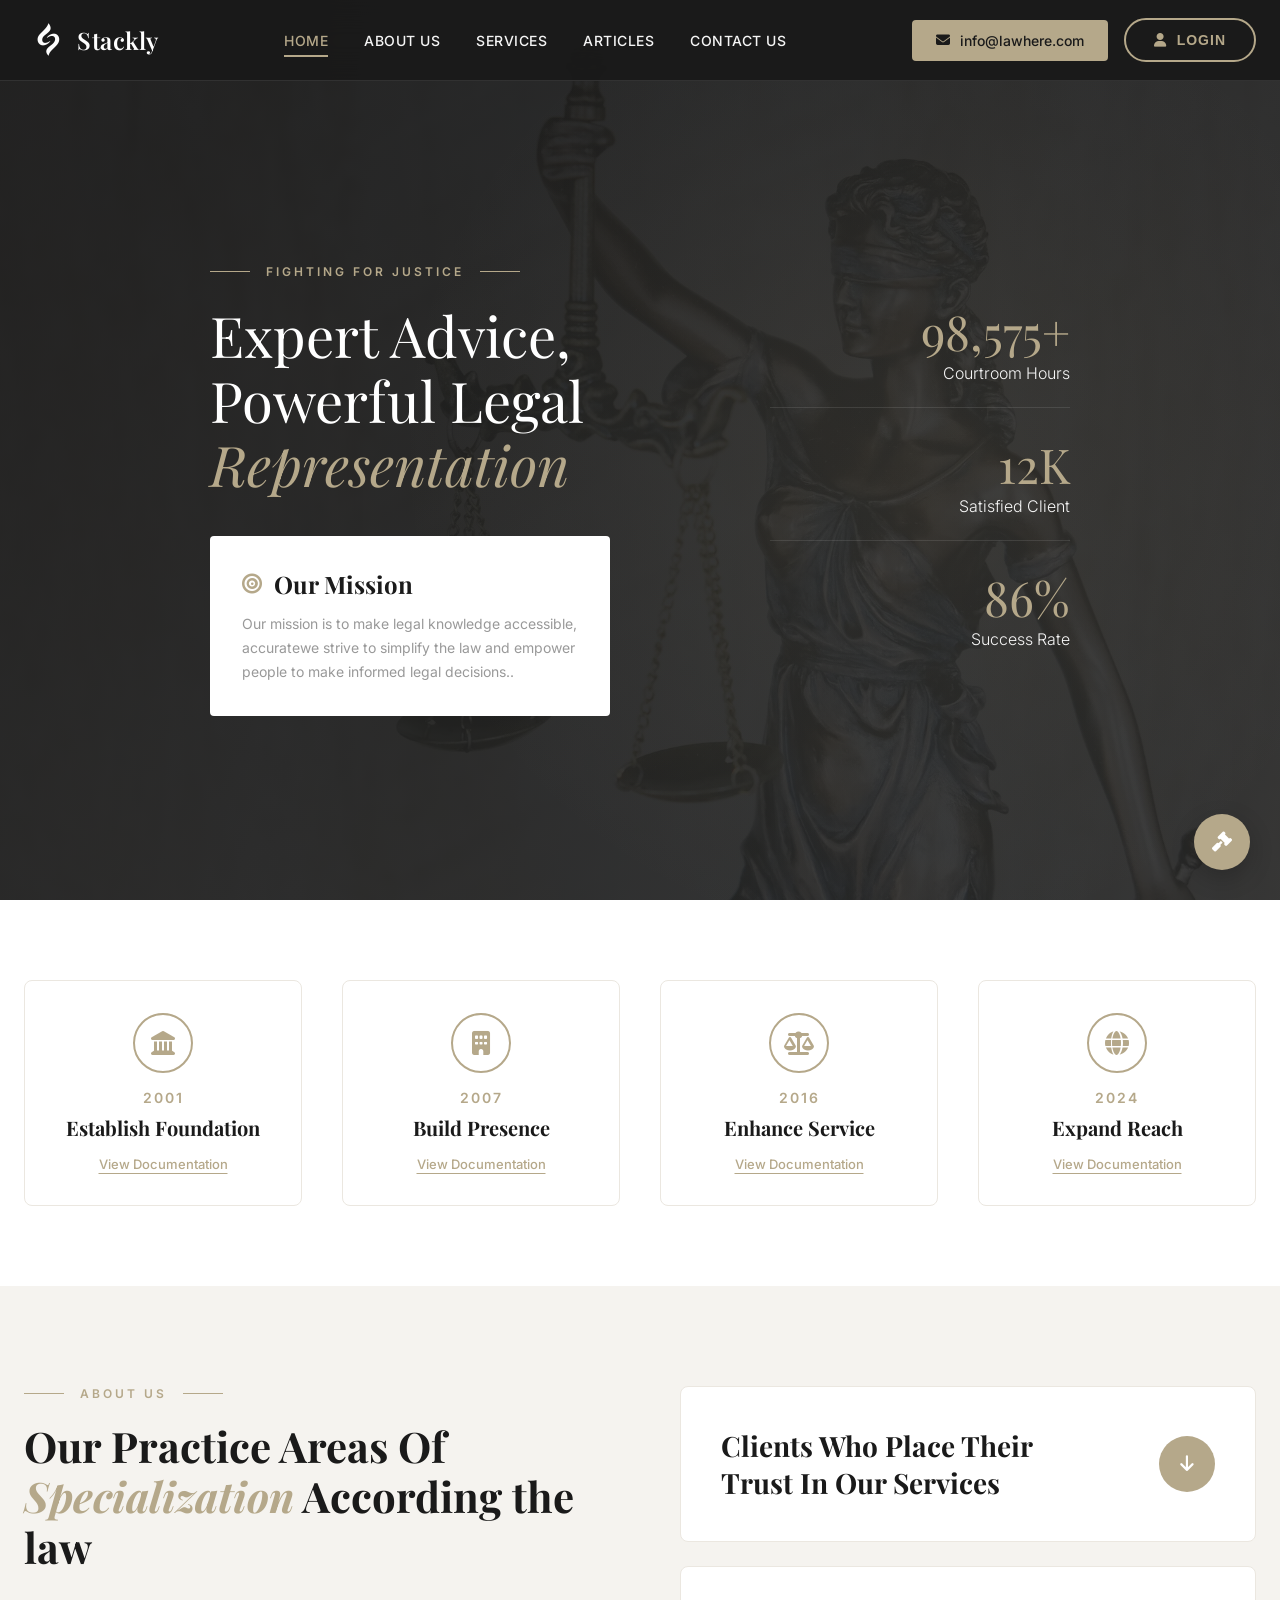
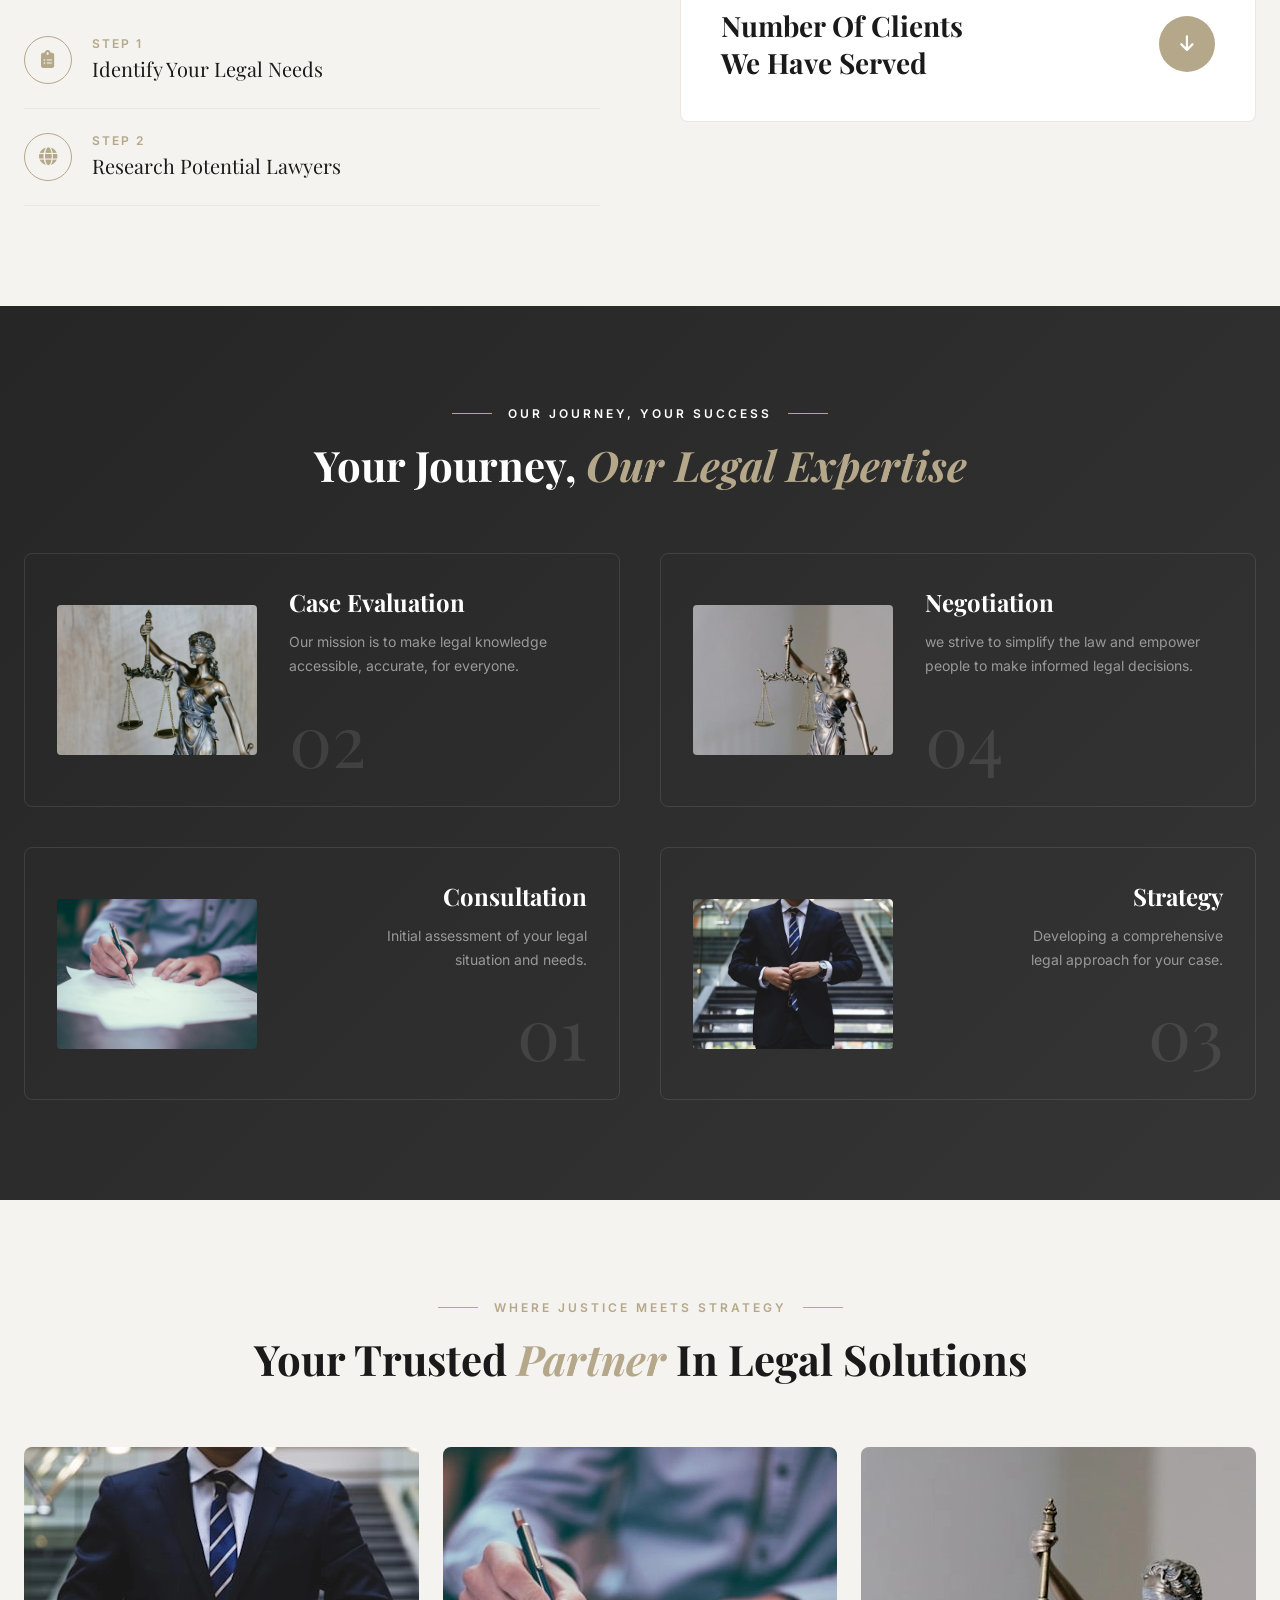
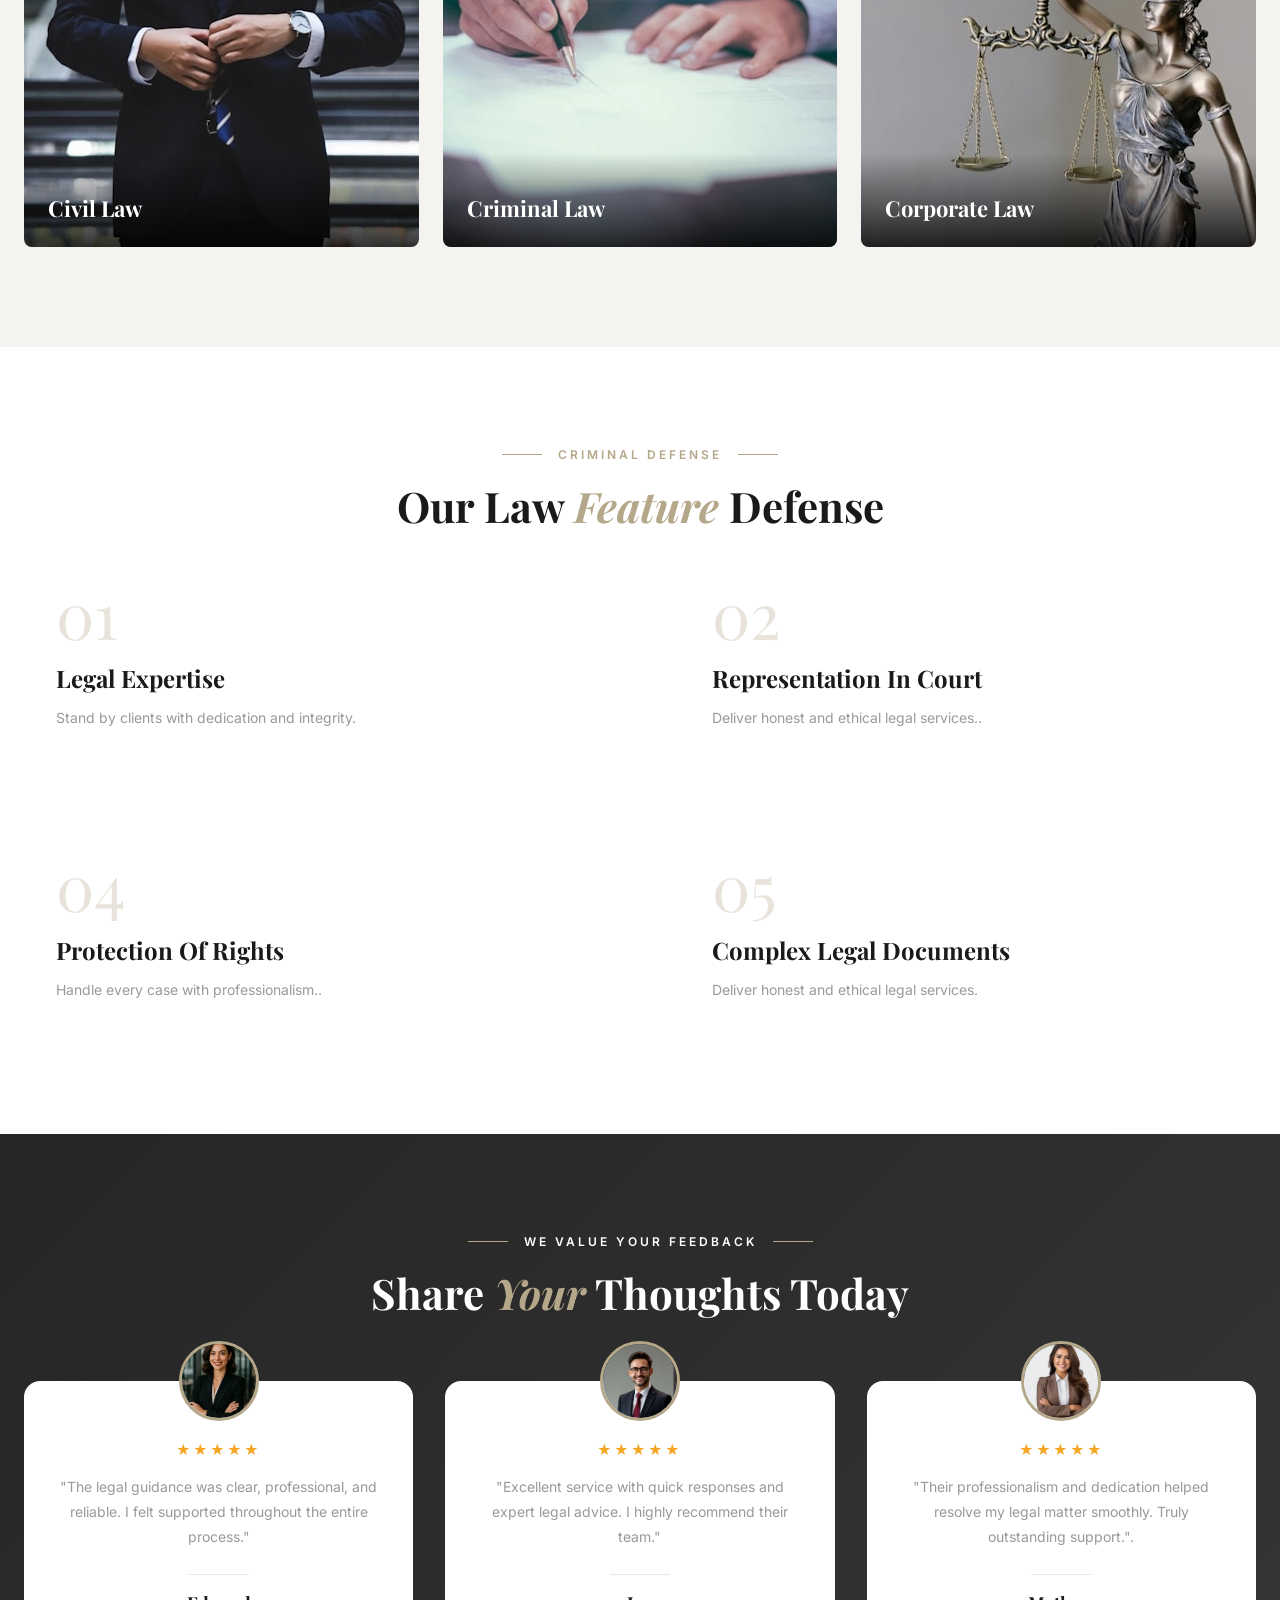
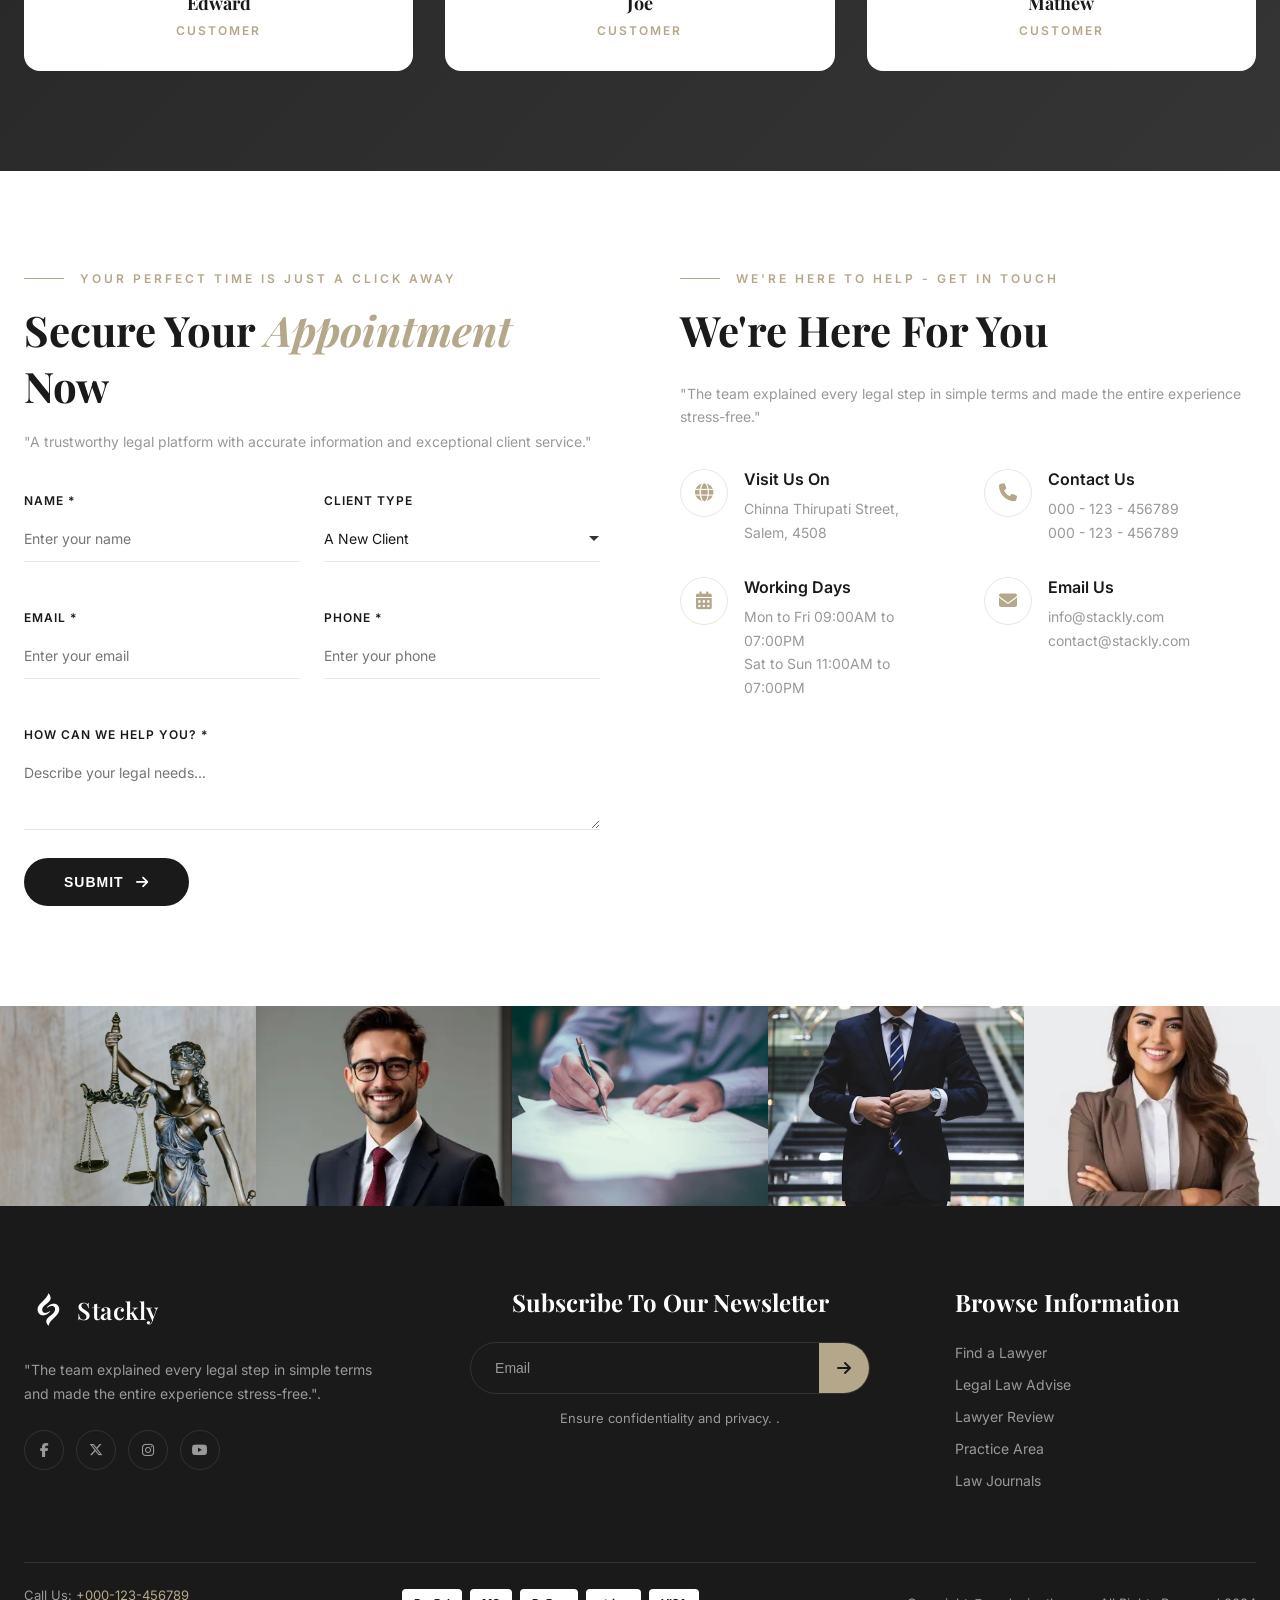
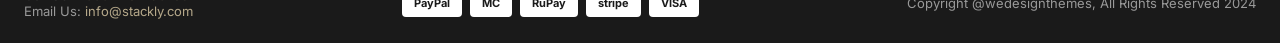
==== index.html @ f28c0dd8 "Add files via upload" ====
<!DOCTYPE html>
<html lang="en">
<head>
    <meta charset="UTF-8">
    <meta name="viewport" content="width=device-width, initial-scale=1.0">
    <title>Lawhere - Expert Legal Representation</title>
    <link href="https://fonts.googleapis.com/css2?family=Playfair+Display:ital,wght@0,400;0,500;0,600;0,700;1,400&family=Inter:wght@300;400;500;600;700&display=swap" rel="stylesheet">
    <link rel="stylesheet" href="https://cdnjs.cloudflare.com/ajax/libs/font-awesome/6.5.1/css/all.min.css">
    <style>
        :root {
            --gold: #b5a88a;
            --gold-dark: #9a8e72;
            --gold-light: #d4c9b0;
            --dark: #1a1a1a;
            --dark-light: #2a2a2a;
            --dark-lighter: #3a3a3a;
            --text-light: #f5f5f5;
            --text-muted: #999;
            --white: #ffffff;
            --cream: #f5f3ef;
            --cream-dark: #ebe7e0;
            --border: rgba(255,255,255,0.1);
            --transition: all 0.4s cubic-bezier(0.4, 0, 0.2, 1);
        }
        * { margin: 0; padding: 0; box-sizing: border-box; }
        html { scroll-behavior: smooth; }
        body { font-family: 'Inter', sans-serif; color: var(--dark); overflow-x: hidden; background: var(--white); }
        h1, h2, h3, h4, h5, h6 { font-family: 'Playfair Display', serif; }
        a { text-decoration: none; color: inherit; }
        img { max-width: 100%; height: auto; display: block; }
        .container { max-width: 1280px; margin: 0 auto; padding: 0 24px; }

        /* ===== HEADER ===== */
        .header { position: fixed; top: 0; left: 0; right: 0; z-index: 1000; background: rgba(26,26,26,0.95); backdrop-filter: blur(20px); border-bottom: 1px solid var(--border); transition: var(--transition); }
        .header-inner { display: flex; align-items: center; justify-content: space-between; height: 80px; }

        /* Logo - User's own image */
        .logo { display: flex; align-items: center; gap: 12px; transition: var(--transition); cursor: pointer; }
        .logo:hover { opacity: 0.85; transform: scale(1.02); }
        .logo-img { width: 48px; height: 48px; object-fit: contain; border-radius: 4px; }
        .logo-text { font-family: 'Playfair Display', serif; font-size: 24px; color: var(--white); font-weight: 500; letter-spacing: 0.5px; }

        /* Simple Navigation - NO DROPDOWNS */
        .nav-desktop { display: flex; align-items: center; gap: 36px; }
        .nav-link { color: var(--text-light); font-size: 14px; font-weight: 500; letter-spacing: 0.5px; text-transform: uppercase; position: relative; padding: 8px 0; transition: var(--transition); cursor: pointer; }
        .nav-link:hover { color: var(--gold); }
        .nav-link::after { content: ''; position: absolute; bottom: 0; left: 0; width: 0; height: 2px; background: var(--gold); transition: var(--transition); }
        .nav-link:hover::after { width: 100%; }
        .nav-link.active { color: var(--gold); }
        .nav-link.active::after { width: 100%; }

        /* Premium Login Button */
        .btn-login {
            display: inline-flex;
            align-items: center;
            gap: 10px;
            background: transparent;
            color: var(--gold);
            padding: 12px 28px;
            border-radius: 50px;
            font-size: 14px;
            font-weight: 600;
            letter-spacing: 1px;
            text-transform: uppercase;
            border: 2px solid var(--gold);
            cursor: pointer;
            transition: var(--transition);
            position: relative;
            overflow: hidden;
        }
        .btn-login::before {
            content: '';
            position: absolute;
            top: 0; left: -100%;
            width: 100%; height: 100%;
            background: var(--gold);
            transition: var(--transition);
            z-index: 0;
        }
        .btn-login:hover::before { left: 0; }
        .btn-login:hover { color: var(--dark); border-color: var(--gold); }
        .btn-login span, .btn-login i { position: relative; z-index: 1; transition: var(--transition); }
        .btn-login:hover i { transform: translateX(3px); }
        .btn-login:active { transform: scale(0.96); }

        .header-email { display: flex; align-items: center; gap: 10px; background: var(--gold); padding: 12px 24px; border-radius: 4px; color: var(--dark); font-size: 14px; font-weight: 500; transition: var(--transition); cursor: pointer; }
        .header-email:hover { background: var(--gold-dark); transform: translateY(-2px); }
        .mobile-toggle { display: none; flex-direction: column; gap: 5px; cursor: pointer; padding: 8px; }
        .mobile-toggle span { display: block; width: 24px; height: 2px; background: var(--white); transition: var(--transition); }

        /* ===== HERO ===== */
        .hero { min-height: 100vh; background: linear-gradient(135deg, rgba(26,26,26,0.95) 0%, rgba(42,42,42,0.9) 100%), url('law.webp') center/cover no-repeat; display: flex; align-items: center; padding-top: 80px; position: relative; overflow: hidden; }
        .hero::before { content: ''; position: absolute; top: 0; left: 0; right: 0; bottom: 0; background: radial-gradient(circle at 70% 50%, rgba(181,168,138,0.08) 0%, transparent 50%); }
        .hero-grid { display: grid; grid-template-columns: 1fr 1fr; gap: 60px; align-items: center; position: relative; z-index: 2; }
        .hero-label { display: flex; align-items: center; gap: 16px; margin-bottom: 24px; }
        .hero-label-line { width: 40px; height: 1px; background: var(--gold); }
        .hero-label-text { color: var(--gold); font-size: 12px; font-weight: 600; letter-spacing: 3px; text-transform: uppercase; }
        .hero-title { font-size: 56px; line-height: 1.15; color: var(--white); font-weight: 400; margin-bottom: 40px; }
        .hero-title span { color: var(--gold); font-style: italic; }
        .hero-mission { background: var(--white); padding: 32px; border-radius: 4px; max-width: 400px; }
        .hero-mission-title { font-size: 24px; color: var(--dark); margin-bottom: 12px; display: flex; align-items: center; gap: 12px; }
        .hero-mission-title i { color: var(--gold); font-size: 20px; }
        .hero-mission-text { color: var(--text-muted); font-size: 14px; line-height: 1.7; }
        .hero-right { display: flex; flex-direction: column; align-items: flex-end; gap: 32px; }
        .hero-stat { text-align: right; padding-bottom: 24px; border-bottom: 1px solid var(--border); width: 100%; max-width: 300px; }
        .hero-stat:last-child { border-bottom: none; }
        .hero-stat-number { font-family: 'Playfair Display', serif; font-size: 48px; color: var(--gold); font-weight: 400; line-height: 1; }
        .hero-stat-label { color: var(--text-light); font-size: 16px; margin-top: 8px; font-weight: 300; }

        /* ===== TIMELINE ===== */
        .timeline { padding: 80px 0; background: var(--white); }
        .timeline-grid { display: grid; grid-template-columns: repeat(4, 1fr); gap: 40px; }
        .timeline-item { text-align: center; padding: 32px 20px; border: 1px solid var(--cream-dark); border-radius: 8px; transition: var(--transition); cursor: pointer; }
        .timeline-item:hover { border-color: var(--gold); transform: translateY(-4px); box-shadow: 0 20px 40px rgba(0,0,0,0.08); }
        .timeline-icon { width: 60px; height: 60px; margin: 0 auto 16px; border: 2px solid var(--gold); border-radius: 50%; display: flex; align-items: center; justify-content: center; font-size: 24px; color: var(--gold); }
        .timeline-year { font-size: 14px; color: var(--gold); font-weight: 600; margin-bottom: 8px; letter-spacing: 2px; }
        .timeline-title { font-family: 'Playfair Display', serif; font-size: 20px; color: var(--dark); margin-bottom: 12px; }
        .timeline-link { color: var(--gold); font-size: 13px; font-weight: 500; text-decoration: underline; text-underline-offset: 4px; transition: var(--transition); }
        .timeline-link:hover { color: var(--gold-dark); }

        /* ===== PRACTICE ===== */
        .practice { padding: 100px 0; background: var(--cream); }
        .practice-grid { display: grid; grid-template-columns: 1fr 1fr; gap: 80px; align-items: start; }
        .practice-left .section-label { margin-bottom: 20px; }
        .practice-title { font-size: 42px; line-height: 1.2; color: var(--dark); margin-bottom: 40px; }
        .practice-title span { color: var(--gold); font-style: italic; }
        .practice-step { display: flex; align-items: flex-start; gap: 20px; padding: 24px 0; border-bottom: 1px solid var(--cream-dark); cursor: pointer; transition: var(--transition); }
        .practice-step:hover { padding-left: 12px; }
        .practice-step-icon { width: 48px; height: 48px; border: 1px solid var(--gold); border-radius: 50%; display: flex; align-items: center; justify-content: center; color: var(--gold); font-size: 18px; flex-shrink: 0; }
        .practice-step-num { font-size: 12px; color: var(--gold); font-weight: 600; letter-spacing: 2px; margin-bottom: 4px; }
        .practice-step-text { font-family: 'Playfair Display', serif; font-size: 20px; color: var(--dark); }
        .practice-card { background: var(--white); border: 1px solid var(--cream-dark); border-radius: 8px; padding: 40px; display: flex; align-items: center; justify-content: space-between; margin-bottom: 24px; transition: var(--transition); cursor: pointer; }
        .practice-card:hover { border-color: var(--gold); box-shadow: 0 10px 30px rgba(0,0,0,0.06); }
        .practice-card-title { font-family: 'Playfair Display', serif; font-size: 28px; color: var(--dark); }
        .practice-card-btn { width: 56px; height: 56px; background: var(--gold); border-radius: 50%; display: flex; align-items: center; justify-content: center; color: var(--white); font-size: 18px; transition: var(--transition); flex-shrink: 0; cursor: pointer; }
        .practice-card-btn:hover { background: var(--gold-dark); transform: rotate(45deg); }

        /* ===== JOURNEY ===== */
        .journey { padding: 100px 0; background: linear-gradient(135deg, rgba(26,26,26,0.95) 0%, rgba(42,42,42,0.95) 100%), url('https://images.unsplash.com/photo-1589994965851-a8f479c573a9?w=1920&q=80') center/cover no-repeat; position: relative; }
        .journey .section-label-text, .journey .section-title { color: var(--white); }
        .journey .section-title span { color: var(--gold); font-style: italic; }
        .journey-grid { display: grid; grid-template-columns: repeat(2, 1fr); gap: 40px; margin-top: 60px; }
        .journey-item { display: grid; grid-template-columns: 200px 1fr; gap: 32px; align-items: center; padding: 32px; border: 1px solid var(--border); border-radius: 8px; transition: var(--transition); cursor: pointer; }
        .journey-item:hover { border-color: var(--gold); background: rgba(181,168,138,0.05); }
        .journey-img { width: 200px; height: 150px; object-fit: cover; border-radius: 4px; }
        .journey-content { position: relative; }
        .journey-title { font-family: 'Playfair Display', serif; font-size: 24px; color: var(--white); margin-bottom: 12px; }
        .journey-text { color: var(--text-muted); font-size: 14px; line-height: 1.7; margin-bottom: 24px; }
        .journey-number { font-family: 'Playfair Display', serif; font-size: 72px; color: rgba(255,255,255,0.1); font-weight: 400; line-height: 1; }
        .journey-item:nth-child(3), .journey-item:nth-child(4) { grid-template-columns: 1fr 200px; }
        .journey-item:nth-child(3) .journey-content, .journey-item:nth-child(4) .journey-content { order: 2; text-align: right; }
        .journey-item:nth-child(3) .journey-img, .journey-item:nth-child(4) .journey-img { order: 1; }

        /* ===== TRUSTED ===== */
        .trusted { padding: 100px 0; background: var(--cream); }
        .trusted-grid { display: grid; grid-template-columns: repeat(3, 1fr); gap: 24px; margin-top: 60px; }
        .trusted-card { position: relative; overflow: hidden; border-radius: 8px; cursor: pointer; }
        .trusted-card img { width: 100%; height: 400px; object-fit: cover; transition: var(--transition); }
        .trusted-card:hover img { transform: scale(1.05); }
        .trusted-overlay { position: absolute; bottom: 0; left: 0; right: 0; padding: 40px 24px 24px; background: linear-gradient(to top, rgba(0,0,0,0.8) 0%, transparent 100%); transition: var(--transition); }
        .trusted-card:hover .trusted-overlay { padding-bottom: 40px; }
        .trusted-card-title { font-family: 'Playfair Display', serif; font-size: 22px; color: var(--white); }

        /* ===== FEATURES ===== */
        .features { padding: 100px 0; background: var(--white); position: relative; overflow: hidden; }
        .features-grid { display: grid; grid-template-columns: repeat(2, 1fr); gap: 60px 80px; position: relative; z-index: 2; }
        .feature-item { padding: 32px; transition: var(--transition); cursor: pointer; }
        .feature-item:hover { background: var(--cream); border-radius: 8px; }
        .feature-num { font-family: 'Playfair Display', serif; font-size: 64px; color: var(--gold); opacity: 0.3; line-height: 1; margin-bottom: 16px; }
        .feature-title { font-family: 'Playfair Display', serif; font-size: 24px; color: var(--dark); margin-bottom: 12px; }
        .feature-text { color: var(--text-muted); font-size: 14px; line-height: 1.7; }

        /* ===== TESTIMONIALS ===== */
        .testimonials { padding: 100px 0; background: linear-gradient(135deg, rgba(26,26,26,0.95) 0%, rgba(42,42,42,0.95) 100%), url('https://images.unsplash.com/photo-1450101499163-c8848c66ca85?w=1920&q=80') center/cover no-repeat; }
        .testimonials .section-label-text, .testimonials .section-title { color: var(--white); }
        .testimonials .section-title span { color: var(--gold); font-style: italic; }
        .testimonials-grid { display: grid; grid-template-columns: repeat(3, 1fr); gap: 32px; margin-top: 60px; }
        .testimonial-card { background: var(--white); border-radius: 16px; padding: 60px 32px 32px; text-align: center; position: relative; transition: var(--transition); cursor: pointer; }
        .testimonial-card:hover { transform: translateY(-8px); box-shadow: 0 20px 40px rgba(0,0,0,0.2); }
        .testimonial-avatar { width: 80px; height: 80px; border-radius: 50%; border: 3px solid var(--gold); position: absolute; top: -40px; left: 50%; transform: translateX(-50%); object-fit: cover; }
        .testimonial-stars { color: #f5a623; font-size: 14px; margin-bottom: 16px; letter-spacing: 2px; }
        .testimonial-text { color: var(--text-muted); font-size: 14px; line-height: 1.8; margin-bottom: 24px; }
        .testimonial-divider { width: 60px; height: 1px; background: var(--cream-dark); margin: 0 auto 16px; }
        .testimonial-name { font-family: 'Playfair Display', serif; font-size: 18px; color: var(--dark); margin-bottom: 4px; }
        .testimonial-role { font-size: 12px; color: var(--gold); font-weight: 600; letter-spacing: 2px; text-transform: uppercase; }

        /* ===== CONTACT ===== */
        .contact { padding: 100px 0; background: var(--white); }
        .contact-grid { display: grid; grid-template-columns: 1fr 1fr; gap: 80px; }
        .contact-form-title { font-family: 'Playfair Display', serif; font-size: 42px; color: var(--dark); margin-bottom: 16px; }
        .contact-form-title span { color: var(--gold); font-style: italic; }
        .contact-form-text { color: var(--text-muted); font-size: 14px; line-height: 1.7; margin-bottom: 40px; }
        .form-row { display: grid; grid-template-columns: 1fr 1fr; gap: 24px; margin-bottom: 24px; }
        .form-group { margin-bottom: 24px; }
        .form-group.full { grid-column: 1 / -1; }
        .form-label { display: block; font-size: 12px; font-weight: 600; letter-spacing: 1px; text-transform: uppercase; color: var(--dark); margin-bottom: 8px; }
        .form-input, .form-select, .form-textarea { width: 100%; padding: 14px 0; border: none; border-bottom: 1px solid var(--cream-dark); background: transparent; font-family: 'Inter', sans-serif; font-size: 14px; color: var(--dark); outline: none; transition: var(--transition); }
        .form-input:focus, .form-select:focus, .form-textarea:focus { border-bottom-color: var(--gold); }
        .form-select { appearance: none; background-image: url("data:image/svg+xml,%3Csvg xmlns='http://www.w3.org/2000/svg' width='12' height='12' viewBox='0 0 12 12'%3E%3Cpath fill='%23333' d='M6 8L1 3h10z'/%3E%3C/svg%3E"); background-repeat: no-repeat; background-position: right center; cursor: pointer; }
        .form-textarea { resize: vertical; min-height: 80px; }
        .btn-submit { display: inline-flex; align-items: center; gap: 12px; background: var(--dark); color: var(--white); padding: 16px 40px; border-radius: 50px; font-size: 14px; font-weight: 600; letter-spacing: 1px; text-transform: uppercase; border: none; cursor: pointer; transition: var(--transition); }
        .btn-submit:hover { background: var(--gold); color: var(--dark); transform: translateY(-2px); }
        .contact-info-title { font-family: 'Playfair Display', serif; font-size: 42px; color: var(--dark); margin-bottom: 24px; }
        .contact-info-text { color: var(--text-muted); font-size: 14px; line-height: 1.7; margin-bottom: 40px; }
        .contact-info-grid { display: grid; grid-template-columns: 1fr 1fr; gap: 32px; }
        .contact-info-item { display: flex; align-items: flex-start; gap: 16px; }
        .contact-info-icon { width: 48px; height: 48px; border: 1px solid var(--cream-dark); border-radius: 50%; display: flex; align-items: center; justify-content: center; color: var(--gold); font-size: 18px; flex-shrink: 0; }
        .contact-info-label { font-size: 16px; font-weight: 600; color: var(--dark); margin-bottom: 8px; }
        .contact-info-value { color: var(--text-muted); font-size: 14px; line-height: 1.7; }

        /* ===== GALLERY STRIP ===== */
        .gallery-strip { display: grid; grid-template-columns: repeat(5, 1fr); gap: 0; }
        .gallery-strip img { width: 100%; height: 200px; object-fit: cover; transition: var(--transition); }
        .gallery-strip img:hover { opacity: 0.8; }

        /* ===== FOOTER ===== */
        .footer { background: var(--dark); padding: 80px 0 0; }
        .footer-grid { display: grid; grid-template-columns: 1.2fr 1.5fr 1fr; gap: 60px; padding-bottom: 60px; border-bottom: 1px solid var(--border); }
        .footer-brand .logo { margin-bottom: 24px; }
        .footer-brand-text { color: var(--text-muted); font-size: 14px; line-height: 1.7; margin-bottom: 24px; }
        .footer-social { display: flex; gap: 12px; }
        .footer-social-link { width: 40px; height: 40px; border: 1px solid var(--border); border-radius: 50%; display: flex; align-items: center; justify-content: center; color: var(--text-muted); font-size: 14px; transition: var(--transition); cursor: pointer; }
        .footer-social-link:hover { background: var(--gold); border-color: var(--gold); color: var(--dark); }
        .footer-newsletter-title { font-family: 'Playfair Display', serif; font-size: 24px; color: var(--white); margin-bottom: 24px; text-align: center; }
        .footer-newsletter-form { display: flex; max-width: 400px; margin: 0 auto 16px; border: 1px solid var(--border); border-radius: 50px; overflow: hidden; }
        .footer-newsletter-input { flex: 1; padding: 16px 24px; background: transparent; border: none; color: var(--white); font-size: 14px; outline: none; }
        .footer-newsletter-input::placeholder { color: var(--text-muted); }
        .footer-newsletter-btn { width: 50px; height: 50px; background: var(--gold); border: none; color: var(--dark); font-size: 16px; cursor: pointer; transition: var(--transition); display: flex; align-items: center; justify-content: center; }
        .footer-newsletter-btn:hover { background: var(--gold-dark); }
        .footer-newsletter-text { text-align: center; color: var(--text-muted); font-size: 13px; }
        .footer-links-title { font-family: 'Playfair Display', serif; font-size: 24px; color: var(--white); margin-bottom: 24px; }
        .footer-links-list { list-style: none; }
        .footer-links-list li { margin-bottom: 12px; }
        .footer-links-list a { color: var(--text-muted); font-size: 14px; transition: var(--transition); cursor: pointer; }
        .footer-links-list a:hover { color: var(--gold); padding-left: 8px; }
        .footer-bottom { display: flex; align-items: center; justify-content: space-between; padding: 24px 0; }
        .footer-bottom-left { color: var(--text-muted); font-size: 13px; }
        .footer-bottom-left a { color: var(--gold); transition: var(--transition); }
        .footer-bottom-left a:hover { color: var(--white); }
        .footer-payments { display: flex; gap: 8px; }
        .footer-payment-icon { height: 28px; background: var(--white); border-radius: 4px; padding: 4px 12px; display: flex; align-items: center; font-size: 11px; font-weight: 700; color: var(--dark); }
        .footer-copyright { color: var(--text-muted); font-size: 13px; }

        /* ===== SECTION LABEL ===== */
        .section-label { display: flex; align-items: center; justify-content: center; gap: 16px; margin-bottom: 16px; }
        .section-label-line { width: 40px; height: 1px; background: var(--gold); }
        .section-label-text { color: var(--gold); font-size: 12px; font-weight: 600; letter-spacing: 3px; text-transform: uppercase; }
        .section-title { font-family: 'Playfair Display', serif; font-size: 42px; text-align: center; color: var(--dark); margin-bottom: 16px; }
        .section-title span { color: var(--gold); font-style: italic; }

        /* ===== FLOATING BUTTON ===== */
        .float-btn { position: fixed; bottom: 30px; right: 30px; width: 56px; height: 56px; background: var(--gold); border-radius: 50%; display: flex; align-items: center; justify-content: center; color: var(--white); font-size: 20px; box-shadow: 0 8px 24px rgba(0,0,0,0.2); z-index: 999; transition: var(--transition); cursor: pointer; border: none; }
        .float-btn:hover { background: var(--gold-dark); transform: translateY(-4px); }

        /* ===== MOBILE MENU ===== */
        .mobile-menu { position: fixed; top: 0; right: -100%; width: 100%; max-width: 400px; height: 100vh; background: var(--dark); z-index: 1001; padding: 100px 40px 40px; transition: var(--transition); overflow-y: auto; }
        .mobile-menu.active { right: 0; }
        .mobile-menu-close { position: absolute; top: 24px; right: 24px; width: 40px; height: 40px; border: 1px solid var(--border); border-radius: 50%; display: flex; align-items: center; justify-content: center; color: var(--white); font-size: 18px; cursor: pointer; transition: var(--transition); }
        .mobile-menu-close:hover { background: var(--gold); border-color: var(--gold); color: var(--dark); }
        .mobile-nav-link { display: block; padding: 16px 0; color: var(--white); font-size: 18px; font-weight: 500; border-bottom: 1px solid var(--border); transition: var(--transition); cursor: pointer; }
        .mobile-nav-link:hover { color: var(--gold); padding-left: 12px; }
        .mobile-overlay { position: fixed; top: 0; left: 0; right: 0; bottom: 0; background: rgba(0,0,0,0.6); z-index: 1000; opacity: 0; visibility: hidden; transition: var(--transition); }
        .mobile-overlay.active { opacity: 1; visibility: visible; }

        /* ===== ALERT ===== */
        .alert-overlay { position: fixed; top: 0; left: 0; right: 0; bottom: 0; background: rgba(0,0,0,0.5); z-index: 2000; display: flex; align-items: center; justify-content: center; opacity: 0; visibility: hidden; transition: var(--transition); }
        .alert-overlay.active { opacity: 1; visibility: visible; }
        .alert-box { background: var(--white); padding: 40px; border-radius: 16px; text-align: center; max-width: 400px; width: 90%; transform: scale(0.9); transition: var(--transition); box-shadow: 0 20px 60px rgba(0,0,0,0.2); }
        .alert-overlay.active .alert-box { transform: scale(1); }
        .alert-icon { width: 60px; height: 60px; background: var(--gold); border-radius: 50%; display: flex; align-items: center; justify-content: center; margin: 0 auto 20px; color: var(--white); font-size: 24px; }
        .alert-title { font-family: 'Playfair Display', serif; font-size: 24px; color: var(--dark); margin-bottom: 12px; }
        .alert-text { color: var(--text-muted); font-size: 14px; line-height: 1.6; margin-bottom: 24px; }
        .alert-btn { background: var(--dark); color: var(--white); padding: 12px 32px; border-radius: 50px; font-size: 14px; font-weight: 600; border: none; cursor: pointer; transition: var(--transition); }
        .alert-btn:hover { background: var(--gold); color: var(--dark); }

        /* ===== ANIMATIONS ===== */
        .fade-in { opacity: 0; transform: translateY(30px); transition: opacity 0.8s ease, transform 0.8s ease; }
        .fade-in.visible { opacity: 1; transform: translateY(0); }

        /* ===== RESPONSIVE ===== */
        @media (max-width: 1024px) {
            .hero-title { font-size: 44px; }
            .hero-grid { gap: 40px; }
            .practice-grid { gap: 40px; }
            .contact-grid { gap: 40px; }
            .footer-grid { grid-template-columns: 1fr 1fr; gap: 40px; }
        }
        @media (max-width: 768px) {
            .nav-desktop, .header-email { display: none; }
            .mobile-toggle { display: flex; }
            .hero { min-height: auto; padding: 120px 0 60px; }
            .hero-grid { grid-template-columns: 1fr; text-align: center; }
            .hero-title { font-size: 36px; }
            .hero-mission { margin: 0 auto; }
            .hero-right { align-items: center; }
            .hero-stat { text-align: center; }
            .hero-image { display: none; }
            .timeline-grid { grid-template-columns: repeat(2, 1fr); }
            .practice-grid { grid-template-columns: 1fr; }
            .practice-card { flex-direction: column; gap: 20px; text-align: center; }
            .journey-grid { grid-template-columns: 1fr; }
            .journey-item { grid-template-columns: 1fr !important; text-align: center; }
            .journey-item:nth-child(3) .journey-content, .journey-item:nth-child(4) .journey-content { order: 1; text-align: center; }
            .journey-item:nth-child(3) .journey-img, .journey-item:nth-child(4) .journey-img { order: 2; }
            .journey-img { width: 100% !important; height: 200px; }
            .trusted-grid { grid-template-columns: 1fr; }
            .features-grid { grid-template-columns: 1fr; }
            .testimonials-grid { grid-template-columns: 1fr; }
            .testimonial-card { margin-top: 50px; }
            .contact-grid { grid-template-columns: 1fr; }
            .form-row { grid-template-columns: 1fr; }
            .contact-info-grid { grid-template-columns: 1fr; }
            .gallery-strip { grid-template-columns: repeat(3, 1fr); }
            .gallery-strip img { height: 120px; }
            .footer-grid { grid-template-columns: 1fr; text-align: center; }
            .footer-social { justify-content: center; }
            .footer-bottom { flex-direction: column; gap: 16px; text-align: center; }
            .footer-payments { flex-wrap: wrap; justify-content: center; }
            .section-title { font-size: 32px; }
        }
        @media (max-width: 480px) {
            .hero-title { font-size: 28px; }
            .timeline-grid { grid-template-columns: 1fr; }
            .gallery-strip { grid-template-columns: repeat(2, 1fr); }
            .section-title { font-size: 26px; }
            .practice-title { font-size: 28px; }
            .contact-form-title { font-size: 28px; }
            .contact-info-title { font-size: 28px; }
        }
        .logo{
    display:flex;
    align-items:center;
    gap:5px;
}

.logo-img{
    width:48px;
    height:48px;
    object-fit:contain;
}

.logo-text{
    font-family:'Playfair Display', serif;
    font-size:24px;
    font-weight:600;
    color:#fff;
    margin:0;
}
    </style>
<!-- <base target="_blank"> -->
</head>
<body>

    <!-- Header -->
    <header class="header">
        <div class="container">
            <div class="header-inner">
                <!-- Logo - User's own image, clickable to Home -->
              <a href="index.html" class="logo">
    <img src="logo.webp" alt="Starkly Logo" class="logo-img">
    <span class="logo-text">Stackly</span>
</a>
                <!-- Simple Navigation - NO DROPDOWNS -->
                <nav class="nav-desktop">
                    <a href="index.html" class="nav-link active">Home</a>
                    <a href="about.html" class="nav-link">About Us</a>
                    <a href="service.html" class="nav-link">Services</a>
                    <a href="airt.html" class="nav-link">Articles</a>
                    <a href="contact.html" class="nav-link">Contact Us</a>
                </nav>

                <!-- Premium Login Button -->
                <div style="display:flex; align-items:center; gap:16px;">
                    <a class="header-email" onclick="goTo404()">
                        <i class="fas fa-envelope"></i>
                        <span>info@lawhere.com</span>
                    </a>
               <a href="login.html">   <button class="btn-login" onclick="goTologin()">
                        <i class="fas fa-user"></i>
                        <span>Login</span>
                    </button></a>  
                </div>

                <div class="mobile-toggle" onclick="toggleMobileMenu()">
                    <span></span>
                    <span></span>
                    <span></span>
                </div>
            </div>
        </div>
    </header>

    <!-- Mobile Menu -->
    <div class="mobile-overlay" onclick="toggleMobileMenu()"></div>
    <div class="mobile-menu" id="mobileMenu">
        <div class="mobile-menu-close" onclick="toggleMobileMenu()">
            <i class="fas fa-times"></i>
        </div>
        <a href="index.html" class="mobile-nav-link" onclick="toggleMobileMenu()">Home</a>
        <a href="about.html" class="mobile-nav-link" onclick="toggleMobileMenu()">About Us</a>
        <a href="service.html" class="mobile-nav-link" onclick="toggleMobileMenu()">Services</a>
        <a href="airt.html" class="mobile-nav-link" onclick="toggleMobileMenu()">Articles</a>
        <a href="contact.html" class="mobile-nav-link" onclick="toggleMobileMenu()">Contact Us</a>
        <div style="padding: 24px 0; border-top: 1px solid var(--border); margin-top: 16px;">
         <a href="login.html">   <button class="btn-login" style="width:100%; justify-content:center;" onclick="goTo404();toggleMobileMenu()">
                <i class="fas fa-user"></i>
                <span>Login</span>
            </button></a>
        </div>
    </div>

    <!-- Hero -->
    <section class="hero">
        <div class="container">
            <div class="hero-grid">
                <div class="hero-left">
                    <div class="hero-label">
                        <span class="hero-label-line"></span>
                        <span class="hero-label-text">Fighting For Justice</span>
                        <span class="hero-label-line"></span>
                    </div>
                    <h1 class="hero-title">Expert Advice,<br>Powerful Legal<br><span>Representation</span></h1>
                    <div class="hero-mission">
                        <h3 class="hero-mission-title"><i class="fas fa-bullseye"></i> Our Mission</h3>
                        <p class="hero-mission-text">Our mission is to make legal knowledge accessible, accuratewe strive to simplify the law and empower people to make informed legal decisions..</p>
                    </div>
                </div>
                <div class="hero-right">
                    <div class="hero-stat">
                        <div class="hero-stat-number">98,575+</div>
                        <div class="hero-stat-label">Courtroom Hours</div>
                    </div>
                    <div class="hero-stat">
                        <div class="hero-stat-number">12K</div>
                        <div class="hero-stat-label">Satisfied Client</div>
                    </div>
                    <div class="hero-stat">
                        <div class="hero-stat-number">86%</div>
                        <div class="hero-stat-label">Success Rate</div>
                    </div>
                </div>
            </div>
        </div>
    </section>

    <!-- Timeline -->
    <section class="timeline">
        <div class="container">
            <div class="timeline-grid">
                <div class="timeline-item fade-in">
                    <div class="timeline-icon"><i class="fas fa-landmark"></i></div>
                    <div class="timeline-year">2001</div>
                    <h3 class="timeline-title">Establish Foundation</h3>
                    <a class="timeline-link" onclick="goTo404()">View Documentation</a>
                </div>
                <div class="timeline-item fade-in">
                    <div class="timeline-icon"><i class="fas fa-building"></i></div>
                    <div class="timeline-year">2007</div>
                    <h3 class="timeline-title">Build Presence</h3>
                    <a class="timeline-link" onclick="goTo404()">View Documentation</a>
                </div>
                <div class="timeline-item fade-in">
                    <div class="timeline-icon"><i class="fas fa-balance-scale"></i></div>
                    <div class="timeline-year">2016</div>
                    <h3 class="timeline-title">Enhance Service</h3>
                    <a class="timeline-link" onclick="goTo404()">View Documentation</a>
                </div>
                <div class="timeline-item fade-in">
                    <div class="timeline-icon"><i class="fas fa-globe"></i></div>
                    <div class="timeline-year">2024</div>
                    <h3 class="timeline-title">Expand Reach</h3>
                    <a class="timeline-link" onclick="goTo404()">View Documentation</a>
                </div>
            </div>
        </div>
    </section>

    <!-- Practice Areas -->
    <section class="practice">
        <div class="container">
            <div class="practice-grid">
                <div class="practice-left">
                    <div class="section-label" style="justify-content:flex-start;">
                        <span class="section-label-line"></span>
                        <span class="section-label-text">About Us</span>
                        <span class="section-label-line"></span>
                    </div>
                    <h2 class="practice-title">Our Practice Areas Of<br><span>Specialization</span> According the law</h2>
                    <div class="practice-step fade-in">
                        <div class="practice-step-icon"><i class="fas fa-clipboard-list"></i></div>
                        <div>
                            <div class="practice-step-num">STEP 1</div>
                            <div class="practice-step-text">Identify Your Legal Needs</div>
                        </div>
                    </div>
                    <div class="practice-step fade-in">
                        <div class="practice-step-icon"><i class="fas fa-globe"></i></div>
                        <div>
                            <div class="practice-step-num">STEP 2</div>
                            <div class="practice-step-text">Research Potential Lawyers</div>
                        </div>
                    </div>
                </div>
                <div class="practice-right">
                    <div class="practice-card fade-in">
                        <h3 class="practice-card-title">Clients Who Place Their<br>Trust In Our Services</h3>
                        <div class="practice-card-btn" onclick="goTo404()"><i class="fas fa-arrow-down"></i></div>
                    </div>
                    <div class="practice-card fade-in">
                        <h3 class="practice-card-title">Number Of Clients<br>We Have Served</h3>
                        <div class="practice-card-btn" onclick="goTo404()"><i class="fas fa-arrow-down"></i></div>
                    </div>
                </div>
            </div>
        </div>
    </section>

    <!-- Journey -->
    <section class="journey">
        <div class="container">
            <div class="section-label">
                <span class="section-label-line"></span>
                <span class="section-label-text">Our Journey, Your Success</span>
                <span class="section-label-line"></span>
            </div>
            <h2 class="section-title">Your Journey, <span>Our Legal Expertise</span></h2>
            <div class="journey-grid">
                <div class="journey-item fade-in">
                    <img class="journey-img" src="law.webp" alt="Case Evaluation">
                    <div class="journey-content">
                        <h3 class="journey-title">Case Evaluation</h3>
                        <p class="journey-text">Our mission is to make legal knowledge accessible, accurate, for everyone.</p>
                        <div class="journey-number">02</div>
                    </div>
                </div>
                <div class="journey-item fade-in">
                    <img class="journey-img" src="img10.webp" alt="Negotiation">
                    <div class="journey-content">
                        <h3 class="journey-title">Negotiation</h3>
                        <p class="journey-text">we strive to simplify the law and empower people to make informed legal decisions.</p>
                        <div class="journey-number">04</div>
                    </div>
                </div>
                <div class="journey-item fade-in">
                    <div class="journey-content">
                        <h3 class="journey-title">Consultation</h3>
                        <p class="journey-text">Initial assessment of your legal situation and needs.</p>
                        <div class="journey-number">01</div>
                    </div>
                    <img class="journey-img" src="img11.webp" alt="Consultation">
                </div>
                <div class="journey-item fade-in">
                    <div class="journey-content">
                        <h3 class="journey-title">Strategy</h3>
                        <p class="journey-text">Developing a comprehensive legal approach for your case.</p>
                        <div class="journey-number">03</div>
                    </div>
                    <img class="journey-img" src="img12.webp" alt="Strategy">
                </div>
            </div>
        </div>
    </section>

    <!-- Trusted Partner -->
    <section class="trusted">
        <div class="container">
            <div class="section-label">
                <span class="section-label-line"></span>
                <span class="section-label-text">Where Justice Meets Strategy</span>
                <span class="section-label-line"></span>
            </div>
            <h2 class="section-title">Your Trusted <span>Partner</span> In Legal Solutions</h2>
            <div class="trusted-grid">
                <div class="trusted-card fade-in" onclick="goTo404()">
                    <img src="img12.webp" alt="Civil Law">
                    <div class="trusted-overlay">
                        <h3 class="trusted-card-title">Civil Law</h3>
                    </div>
                </div>
                <div class="trusted-card fade-in" onclick="goTo404()">
                    <img src="img11.webp" alt="Criminal Law">
                    <div class="trusted-overlay">
                        <h3 class="trusted-card-title">Criminal Law</h3>
                    </div>
                </div>
                <div class="trusted-card fade-in" onclick="goTo404()">
                    <img src="img10.webp" alt="Corporate Law">
                    <div class="trusted-overlay">
                        <h3 class="trusted-card-title">Corporate Law</h3>
                    </div>
                </div>
            </div>
        </div>
    </section>

    <!-- Features -->
    <section class="features">
        <div class="container">
            <div class="section-label">
                <span class="section-label-line"></span>
                <span class="section-label-text">Criminal Defense</span>
                <span class="section-label-line"></span>
            </div>
            <h2 class="section-title">Our Law <span>Feature</span> Defense</h2>
            <div class="features-grid">
                <div class="feature-item fade-in">
                    <div class="feature-num">01</div>
                    <h3 class="feature-title">Legal Expertise</h3>
                    <p class="feature-text">Stand by clients with dedication and integrity.</p>
                </div>
                <div class="feature-item fade-in">
                    <div class="feature-num">02</div>
                    <h3 class="feature-title">Representation In Court</h3>
                    <p class="feature-text">Deliver honest and ethical legal services..</p>
                </div>
                <div class="feature-item fade-in">
                    <div class="feature-num">04</div>
                    <h3 class="feature-title">Protection Of Rights</h3>
                    <p class="feature-text">Handle every case with professionalism..</p>
                </div>
                <div class="feature-item fade-in">
                    <div class="feature-num">05</div>
                    <h3 class="feature-title">Complex Legal Documents</h3>
                    <p class="feature-text">Deliver honest and ethical legal services.</p>
                </div>
            </div>
        </div>
    </section>

    <!-- Testimonials -->
    <section class="testimonials">
        <div class="container">
            <div class="section-label">
                <span class="section-label-line"></span>
                <span class="section-label-text">We Value Your Feedback</span>
                <span class="section-label-line"></span>
            </div>
            <h2 class="section-title">Share <span>Your</span> Thoughts Today</h2>
            <div class="testimonials-grid">
                <div class="testimonial-card fade-in">
                    <img class="testimonial-avatar" src="sarah2.webp" alt="Edward">
                    <div class="testimonial-stars">&#9733;&#9733;&#9733;&#9733;&#9733;</div>
                    <p class="testimonial-text">"The legal guidance was clear, professional, and reliable. I felt supported throughout the entire process."</p>
                    <div class="testimonial-divider"></div>
                    <h4 class="testimonial-name">Edward</h4>
                    <span class="testimonial-role">Customer</span>
                </div>
                <div class="testimonial-card fade-in">
                    <img class="testimonial-avatar" src="reddy.webp" alt="Joe">
                    <div class="testimonial-stars">&#9733;&#9733;&#9733;&#9733;&#9733;</div>
                    <p class="testimonial-text">"Excellent service with quick responses and expert legal advice. I highly recommend their team."</p>
                    <div class="testimonial-divider"></div>
                    <h4 class="testimonial-name">Joe</h4>
                    <span class="testimonial-role">Customer</span>
                </div>
                <div class="testimonial-card fade-in">
                    <img class="testimonial-avatar" src="asha.webp" alt="Mathew">
                    <div class="testimonial-stars">&#9733;&#9733;&#9733;&#9733;&#9733;</div>
                    <p class="testimonial-text">"Their professionalism and dedication helped resolve my legal matter smoothly. Truly outstanding support.".</p>
                    <div class="testimonial-divider"></div>
                    <h4 class="testimonial-name">Mathew</h4>
                    <span class="testimonial-role">Customer</span>
                </div>
            </div>
        </div>
    </section>

    <!-- Contact -->
    <section class="contact">
        <div class="container">
            <div class="contact-grid">
                <div class="contact-left">
                    <div class="section-label" style="justify-content:flex-start;margin-bottom:16px;">
                        <span class="section-label-line"></span>
                        <span class="section-label-text">Your Perfect Time Is Just A Click Away</span>
                    </div>
                    <h2 class="contact-form-title">Secure Your <span>Appointment</span> Now</h2>
                    <p class="contact-form-text">"A trustworthy legal platform with accurate information and exceptional client service."</p>
                    <form id="contactForm" onsubmit="handleContactSubmit(event)">
                        <div class="form-row">
                            <div class="form-group">
                                <label class="form-label">Name *</label>
                                <input type="text" class="form-input" id="contactName" required placeholder="Enter your name">
                            </div>
                            <div class="form-group">
                                <label class="form-label">Client Type</label>
                                <select class="form-select" id="clientType">
                                    <option>A New Client</option>
                                    <option>Existing Client</option>
                                    <option>Corporate Client</option>
                                </select>
                            </div>
                        </div>
                        <div class="form-row">
                            <div class="form-group">
                                <label class="form-label">Email *</label>
                                <input type="email" class="form-input" id="contactEmail" required placeholder="Enter your email">
                            </div>
                            <div class="form-group">
                                <label class="form-label">Phone *</label>
                                <input type="tel" class="form-input" id="contactPhone" required placeholder="Enter your phone">
                            </div>
                        </div>
                        <div class="form-group full">
                            <label class="form-label">How Can We Help You? *</label>
                            <textarea class="form-textarea" id="contactMessage" required placeholder="Describe your legal needs..."></textarea>
                        </div>
                        <button type="submit" class="btn-submit">
                            Submit <i class="fas fa-arrow-right"></i>
                        </button>
                    </form>
                </div>
                <div class="contact-right">
                    <div class="section-label" style="justify-content:flex-start;margin-bottom:16px;">
                        <span class="section-label-line"></span>
                        <span class="section-label-text">We're Here To Help - Get In Touch</span>
                    </div>
                    <h2 class="contact-info-title">We're Here For You</h2>
                    <p class="contact-info-text">"The team explained every legal step in simple terms and made the entire experience stress-free."</p>
                    <div class="contact-info-grid">
                        <div class="contact-info-item">
                            <div class="contact-info-icon"><i class="fas fa-globe"></i></div>
                            <div>
                                <div class="contact-info-label">Visit Us On</div>
                                <div class="contact-info-value">Chinna Thirupati Street,<br>Salem, 4508</div>
                            </div>
                        </div>
                        <div class="contact-info-item">
                            <div class="contact-info-icon"><i class="fas fa-phone"></i></div>
                            <div>
                                <div class="contact-info-label">Contact Us</div>
                                <div class="contact-info-value">000 - 123 - 456789<br>000 - 123 - 456789</div>
                            </div>
                        </div>
                        <div class="contact-info-item">
                            <div class="contact-info-icon"><i class="fas fa-calendar-alt"></i></div>
                            <div>
                                <div class="contact-info-label">Working Days</div>
                                <div class="contact-info-value">Mon to Fri 09:00AM to 07:00PM<br>Sat to Sun 11:00AM to 07:00PM</div>
                            </div>
                        </div>
                        <div class="contact-info-item">
                            <div class="contact-info-icon"><i class="fas fa-envelope"></i></div>
                            <div>
                                <div class="contact-info-label">Email Us</div>
                                <div class="contact-info-value">info@stackly.com<br>contact@stackly.com</div>
                            </div>
                        </div>
                    </div>
                </div>
            </div>
        </div>
    </section>

    <!-- Gallery Strip -->
    <div class="gallery-strip">
        <img src="law.webp" alt="Gallery 1">
        <img src="reddy.webp" alt="Gallery 2">
        <img src="img11.webp" alt="Gallery 3">
        <img src="img12.webp" alt="Gallery 4">
        <img src="asha.webp" alt="Gallery 5">
    </div>

    <!-- Footer -->
    <footer class="footer">
        <div class="container">
            <div class="footer-grid">
                <div class="footer-brand">
                    <a href="index.html" class="logo">
    <img src="logo.webp" alt="Starkly Logo" class="logo-img">
    <span class="logo-text">Stackly</span>
</a>
                    <p class="footer-brand-text">"The team explained every legal step in simple terms and made the entire experience stress-free.".</p>
                    <div class="footer-social">
                        <a class="footer-social-link" onclick="goTo404()"><i class="fab fa-facebook-f"></i></a>
                        <a class="footer-social-link" onclick="goTo404()"><i class="fab fa-x-twitter"></i></a>
                        <a class="footer-social-link" onclick="goTo404()"><i class="fab fa-instagram"></i></a>
                        <a class="footer-social-link" onclick="goTo404()"><i class="fab fa-youtube"></i></a>
                    </div>
                </div>
                <div class="footer-newsletter">
                    <h3 class="footer-newsletter-title">Subscribe To Our Newsletter</h3>
                    <form id="newsletterForm" onsubmit="handleNewsletterSubmit(event)">
                        <div class="footer-newsletter-form">
                            <input type="email" class="footer-newsletter-input" id="newsletterEmail" required placeholder="Email">
                            <button type="submit" class="footer-newsletter-btn"><i class="fas fa-arrow-right"></i></button>
                        </div>
                    </form>
                    <p class="footer-newsletter-text">Ensure confidentiality and privacy. .</p>
                </div>
                <div class="footer-links">
                    <h3 class="footer-links-title">Browse Information</h3>
                    <ul class="footer-links-list">
                        <li><a onclick="goTo404()">Find a Lawyer</a></li>
                        <li><a onclick="goTo404()">Legal Law Advise</a></li>
                        <li><a onclick="goTo404()">Lawyer Review</a></li>
                        <li><a onclick="goTo404()">Practice Area</a></li>
                        <li><a onclick="goTo404()">Law Journals</a></li>
                    </ul>
                </div>
            </div>
            <div class="footer-bottom">
                <div class="footer-bottom-left">
                    Call Us: <a onclick="goTo404()">+000-123-456789</a><br>
                    Email Us: <a onclick="goTo404()">info@stackly.com</a>
                </div>
                <div class="footer-payments">
                    <div class="footer-payment-icon">PayPal</div>
                    <div class="footer-payment-icon">MC</div>
                    <div class="footer-payment-icon">RuPay</div>
                    <div class="footer-payment-icon">stripe</div>
                    <div class="footer-payment-icon">VISA</div>
                </div>
                <div class="footer-copyright">
                    Copyright @wedesignthemes, All Rights Reserved 2024
                </div>
            </div>
        </div>
    </footer>

    <!-- Floating Button -->
    <button class="float-btn" onclick="goTo404()"><i class="fas fa-gavel"></i></button>

    <!-- Alert Modal -->
    <div class="alert-overlay" id="alertOverlay">
        <div class="alert-box">
            <div class="alert-icon"><i class="fas fa-check"></i></div>
            <h3 class="alert-title" id="alertTitle">Success!</h3>
            <p class="alert-text" id="alertText">Thank you! Your submission has been received successfully.</p>
            <button class="alert-btn" onclick="closeAlert()">OK</button>
        </div>
    </div>

    <script>
        function toggleMobileMenu() {
            document.getElementById('mobileMenu').classList.toggle('active');
            document.querySelector('.mobile-overlay').classList.toggle('active');
            document.body.style.overflow = document.getElementById('mobileMenu').classList.contains('active') ? 'hidden' : '';
        }
        function goTo404() { window.location.href = '404.html'; }
        function showAlert(message, title) {
            document.getElementById('alertTitle').textContent = title || 'Success!';
            document.getElementById('alertText').textContent = message || 'Thank you! Your submission has been received successfully.';
            document.getElementById('alertOverlay').classList.add('active');
        }
        function closeAlert() { document.getElementById('alertOverlay').classList.remove('active'); }
        function handleContactSubmit(e) {
            e.preventDefault();
            const name = document.getElementById('contactName').value.trim();
            const email = document.getElementById('contactEmail').value.trim();
            const phone = document.getElementById('contactPhone').value.trim();
            const message = document.getElementById('contactMessage').value.trim();
            if (!name || !email || !phone || !message) { showAlert('Please fill in all required fields.', 'Error'); return; }
            const emailRegex = /^[^\s@]+@[^\s@]+\.[^\s@]+$/;
            if (!emailRegex.test(email)) { showAlert('Please enter a valid email address.', 'Error'); return; }
            showAlert('Thank you! Your submission has been received successfully.', 'Success!');
            setTimeout(function() { window.location.href = '404.html'; }, 2000);
        }
        function handleNewsletterSubmit(e) {
            e.preventDefault();
            const email = document.getElementById('newsletterEmail').value.trim();
            if (!email) { showAlert('Please enter your email address.', 'Error'); return; }
            const emailRegex = /^[^\s@]+@[^\s@]+\.[^\s@]+$/;
            if (!emailRegex.test(email)) { showAlert('Please enter a valid email address.', 'Error'); return; }
            showAlert('Thank you! Your subscription has been received successfully.', 'Success!');
            setTimeout(function() { window.location.href = '404.html'; }, 2000);
        }
        const observerOptions = { threshold: 0.1, rootMargin: '0px 0px -50px 0px' };
        const observer = new IntersectionObserver((entries) => {
            entries.forEach(entry => { if (entry.isIntersecting) entry.target.classList.add('visible'); });
        }, observerOptions);
        document.querySelectorAll('.fade-in').forEach(el => observer.observe(el));
        window.addEventListener('scroll', () => {
            const header = document.querySelector('.header');
            if (window.scrollY > 50) header.style.boxShadow = '0 4px 20px rgba(0,0,0,0.3)';
            else header.style.boxShadow = 'none';
        });
        document.getElementById('alertOverlay').addEventListener('click', function(e) { if (e.target === this) closeAlert(); });
        document.addEventListener('keydown', function(e) { if (e.key === 'Escape') closeAlert(); });
    </script>
</body>
</html>
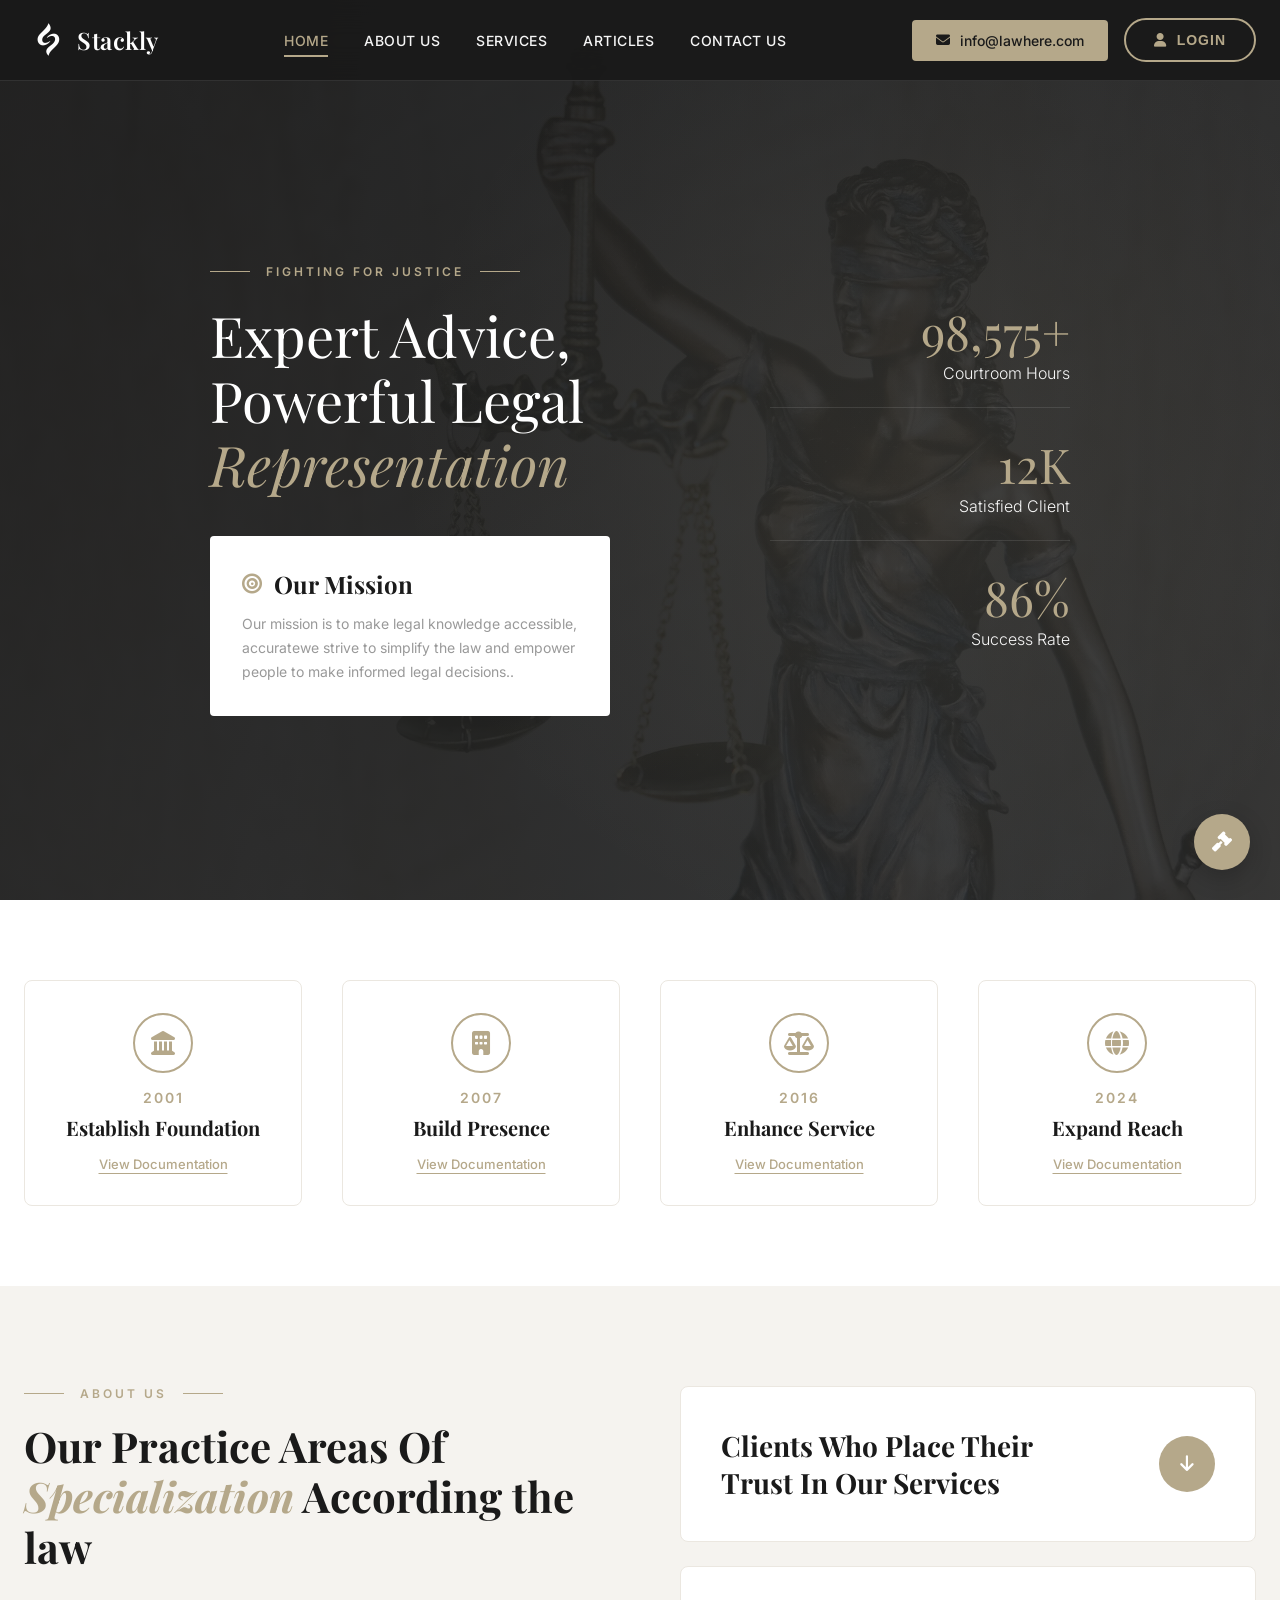
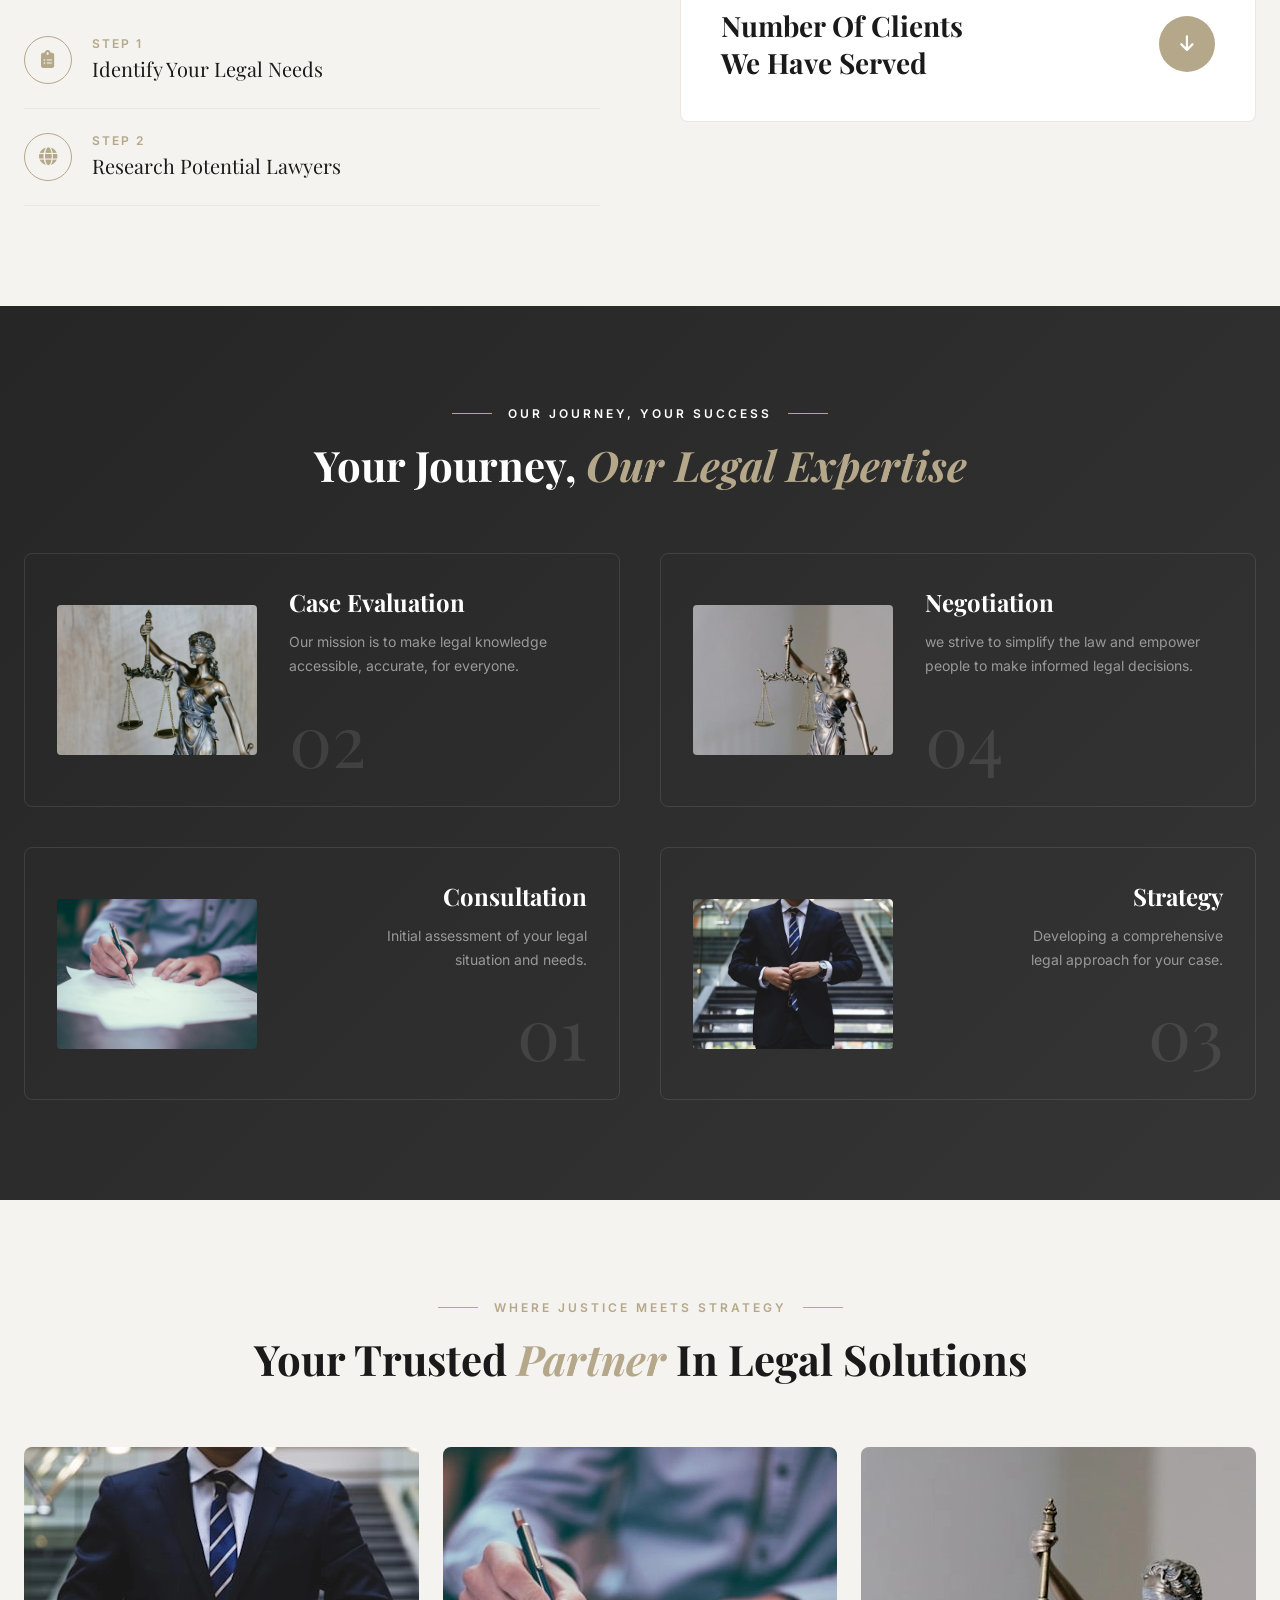
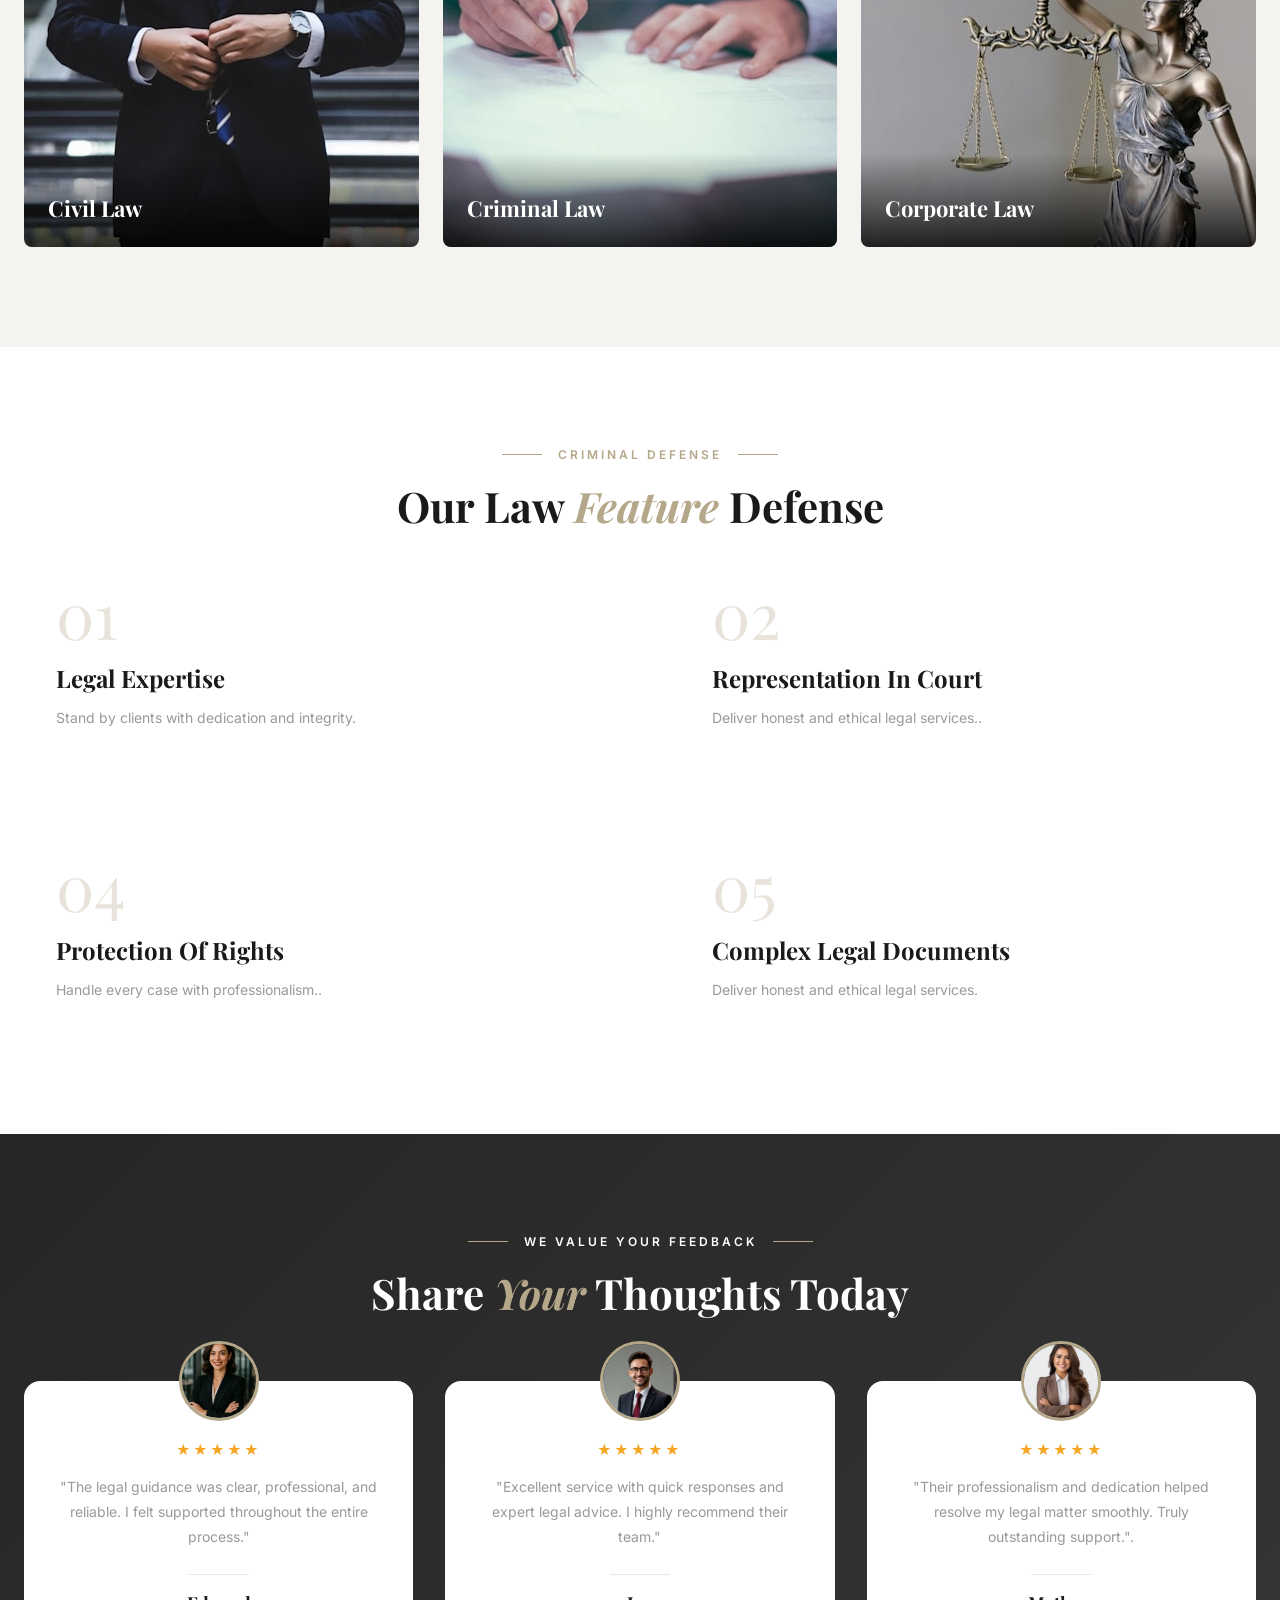
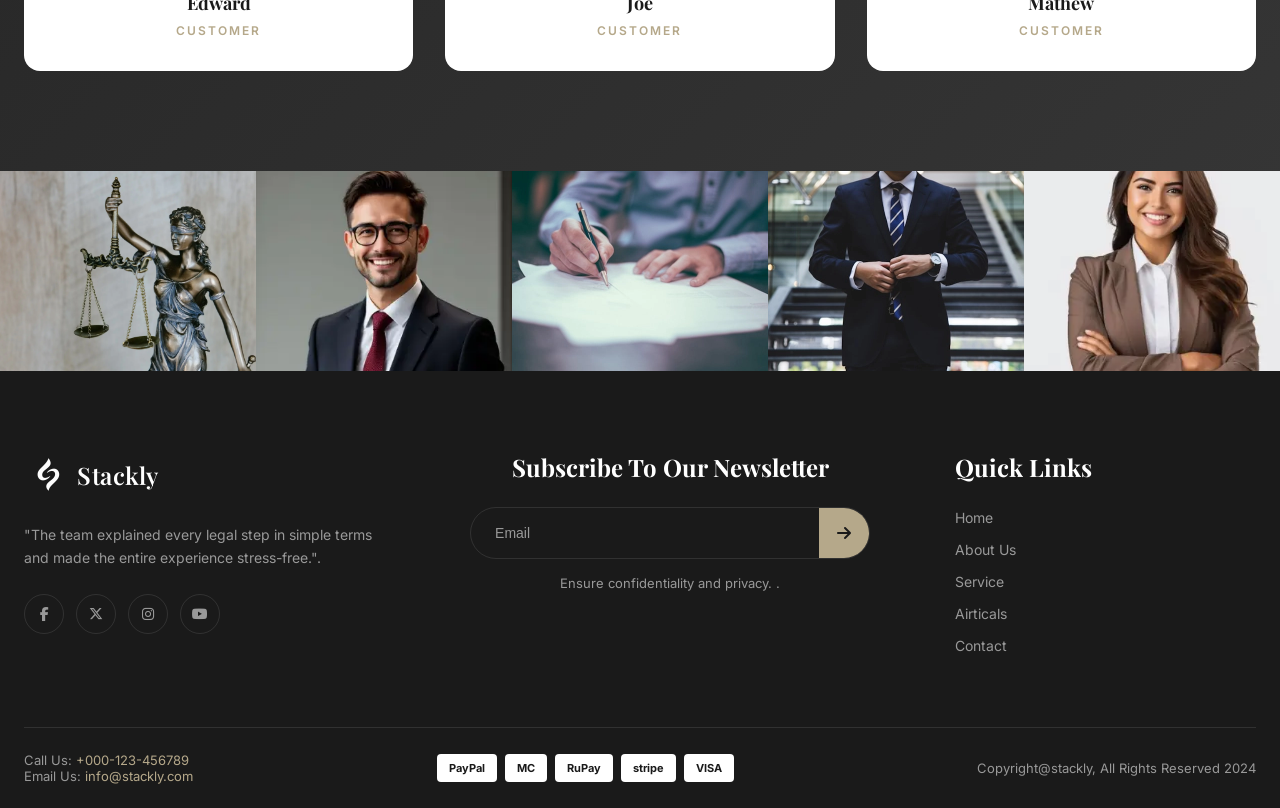
==== commit f2fb3288: "Add files via upload" ====
--- a/index.html
+++ b/index.html
@@ -666,7 +666,7 @@
     </section>
 
     <!-- Contact -->
-    <section class="contact">
+    <!-- <section class="contact">
         <div class="container">
             <div class="contact-grid">
                 <div class="contact-left">
@@ -750,7 +750,7 @@
                 </div>
             </div>
         </div>
-    </section>
+    </section> -->
 
     <!-- Gallery Strip -->
     <div class="gallery-strip">
@@ -789,15 +789,17 @@
                     <p class="footer-newsletter-text">Ensure confidentiality and privacy. .</p>
                 </div>
                 <div class="footer-links">
-                    <h3 class="footer-links-title">Browse Information</h3>
+                    <h3 class="footer-links-title">Quick Links</h3>
                     <ul class="footer-links-list">
-                        <li><a onclick="goTo404()">Find a Lawyer</a></li>
-                        <li><a onclick="goTo404()">Legal Law Advise</a></li>
-                        <li><a onclick="goTo404()">Lawyer Review</a></li>
-                        <li><a onclick="goTo404()">Practice Area</a></li>
-                        <li><a onclick="goTo404()">Law Journals</a></li>
+                        <li><a href="index.html">Home</a></li>
+                        <li><a href="about.html">About Us</a></li>
+                        <li><a href="service.html">Service</a></li>
+                        <li><a href="airt.html">Airticals</a></li>
+                        <li><a href="contact.html">Contact</a></li>
                     </ul>
                 </div>
+
+                
             </div>
             <div class="footer-bottom">
                 <div class="footer-bottom-left">
@@ -812,7 +814,7 @@
                     <div class="footer-payment-icon">VISA</div>
                 </div>
                 <div class="footer-copyright">
-                    Copyright @wedesignthemes, All Rights Reserved 2024
+                    Copyright@stackly, All Rights Reserved 2024
                 </div>
             </div>
         </div>
